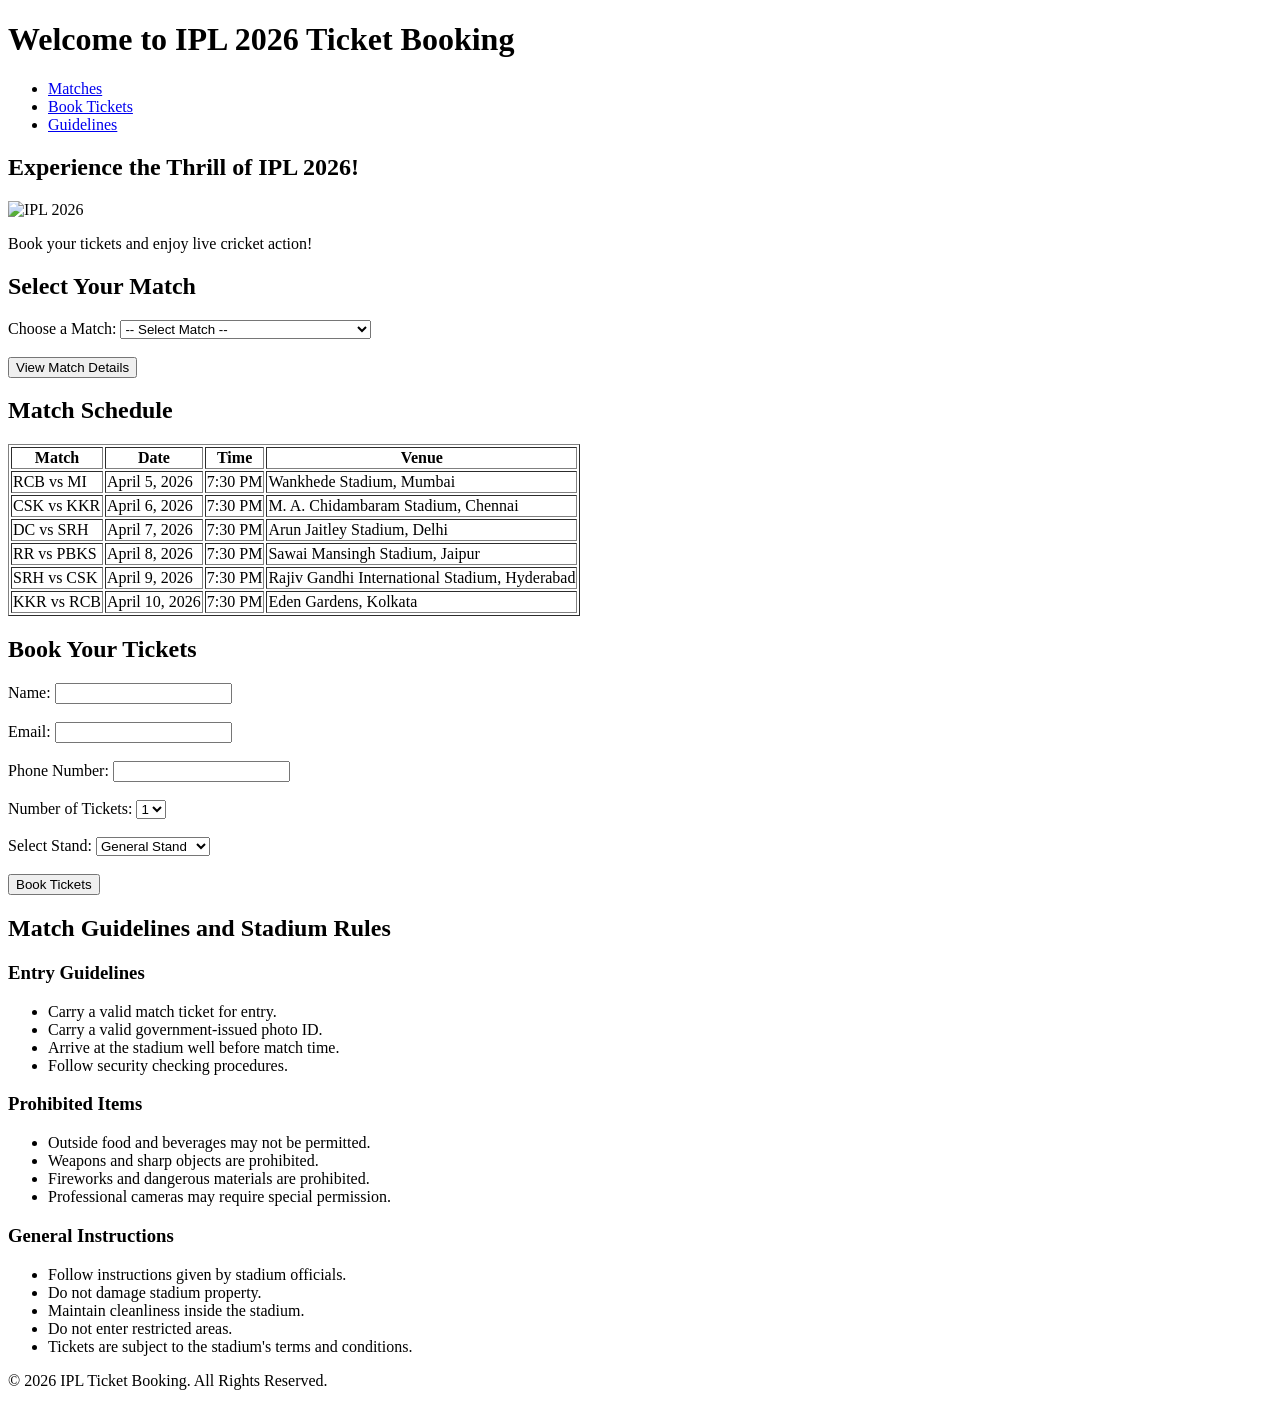
==== index.html @ d3717621 "Initial HTML project upload" ====
<!DOCTYPE html>
<html lang="en">
<head>
    <meta charset="UTF-8">
    <meta name="viewport" content="width=device-width, initial-scale=1.0">
    <title>IPL 2026 Ticket Booking</title>
</head>

<body>

<header>
    <h1>Welcome to IPL 2026 Ticket Booking</h1>

    <nav>
        <ul>
            <li><a href="#matches">Matches</a></li>
            <li><a href="#booking">Book Tickets</a></li>
            <li><a href="#guidelines">Guidelines</a></li>
        </ul>
    </nav>
</header>

<main>

    <section>
        <h2>Experience the Thrill of IPL 2026!</h2>
        <img src="images/ipl20206.jpg" alt="IPL 2026" width="100%">
        <p>Book your tickets and enjoy live cricket action!</p>
    </section>

    <section id="matches">
        <h2>Select Your Match</h2>

        <form id="matchForm">

            <label for="match">Choose a Match:</label>

            <select id="match" name="match" required>
                <option value="">-- Select Match --</option>
                <option value="RCB vs MI">RCB vs Mumbai Indians</option>
                <option value="CSK vs KKR">CSK vs Kolkata Knight Riders</option>
                <option value="DC vs SRH">Delhi Capitals vs Sunrisers Hyderabad</option>
                <option value="RR vs PBKS">Rajasthan Royals vs Punjab Kings</option>
                <option value="SRH vs CSK">Sunrisers Hyderabad vs CSK</option>
                <option value="KKR vs RCB">KKR vs RCB</option>
            </select>

            <br><br>

            <button type="button" onclick="showMatch()">
                View Match Details
            </button>

        </form>

        <p id="matchDetails"></p>

    </section>

    <section>
        <h2>Match Schedule</h2>

        <table border="1">
            <tr>
                <th>Match</th>
                <th>Date</th>
                <th>Time</th>
                <th>Venue</th>
            </tr>

            <tr>
                <td>RCB vs MI</td>
                <td>April 5, 2026</td>
                <td>7:30 PM</td>
                <td>Wankhede Stadium, Mumbai</td>
            </tr>

            <tr>
                <td>CSK vs KKR</td>
                <td>April 6, 2026</td>
                <td>7:30 PM</td>
                <td>M. A. Chidambaram Stadium, Chennai</td>
            </tr>

            <tr>
                <td>DC vs SRH</td>
                <td>April 7, 2026</td>
                <td>7:30 PM</td>
                <td>Arun Jaitley Stadium, Delhi</td>
            </tr>

            <tr>
                <td>RR vs PBKS</td>
                <td>April 8, 2026</td>
                <td>7:30 PM</td>
                <td>Sawai Mansingh Stadium, Jaipur</td>
            </tr>

            <tr>
                <td>SRH vs CSK</td>
                <td>April 9, 2026</td>
                <td>7:30 PM</td>
                <td>Rajiv Gandhi International Stadium, Hyderabad</td>
            </tr>

            <tr>
                <td>KKR vs RCB</td>
                <td>April 10, 2026</td>
                <td>7:30 PM</td>
                <td>Eden Gardens, Kolkata</td>
            </tr>
        </table>
    </section>

    <!-- Ticket Booking Form -->
    <section id="booking">
        <h2>Book Your Tickets</h2>

        <form>
            <label for="name">Name:</label>
            <input type="text" id="name" name="name" required>

            <br><br>

            <label for="email">Email:</label>
            <input type="email" id="email" name="email" required>

            <br><br>

            <label for="phone">Phone Number:</label>
            <input type="tel" id="phone" name="phone" required>

            <br><br>

            <label for="ticket">Number of Tickets:</label>
            <select id="ticket" name="ticket">
                <option value="1">1</option>
                <option value="2">2</option>
                <option value="3">3</option>
                <option value="4">4</option>
                <option value="5">5</option>
            </select>

            <br><br>

            <label for="stand">Select Stand:</label>
            <select id="stand" name="stand">
                <option>General Stand</option>
                <option>Premium Stand</option>
                <option>VIP Stand</option>
            </select>

            <br><br>

            <button type="submit">Book Tickets</button>
        </form>
    </section>

    <section id="guidelines">
        <h2>Match Guidelines and Stadium Rules</h2>

        <h3>Entry Guidelines</h3>
        <ul>
            <li>Carry a valid match ticket for entry.</li>
            <li>Carry a valid government-issued photo ID.</li>
            <li>Arrive at the stadium well before match time.</li>
            <li>Follow security checking procedures.</li>
        </ul>

        <h3>Prohibited Items</h3>
        <ul>
            <li>Outside food and beverages may not be permitted.</li>
            <li>Weapons and sharp objects are prohibited.</li>
            <li>Fireworks and dangerous materials are prohibited.</li>
            <li>Professional cameras may require special permission.</li>
        </ul>

        <h3>General Instructions</h3>
        <ul>
            <li>Follow instructions given by stadium officials.</li>
            <li>Do not damage stadium property.</li>
            <li>Maintain cleanliness inside the stadium.</li>
            <li>Do not enter restricted areas.</li>
            <li>Tickets are subject to the stadium's terms and conditions.</li>
        </ul>

    </section>

</main>

<footer>
    <p>&copy; 2026 IPL Ticket Booking. All Rights Reserved.</p>
</footer>



</script>

</body>
</html>
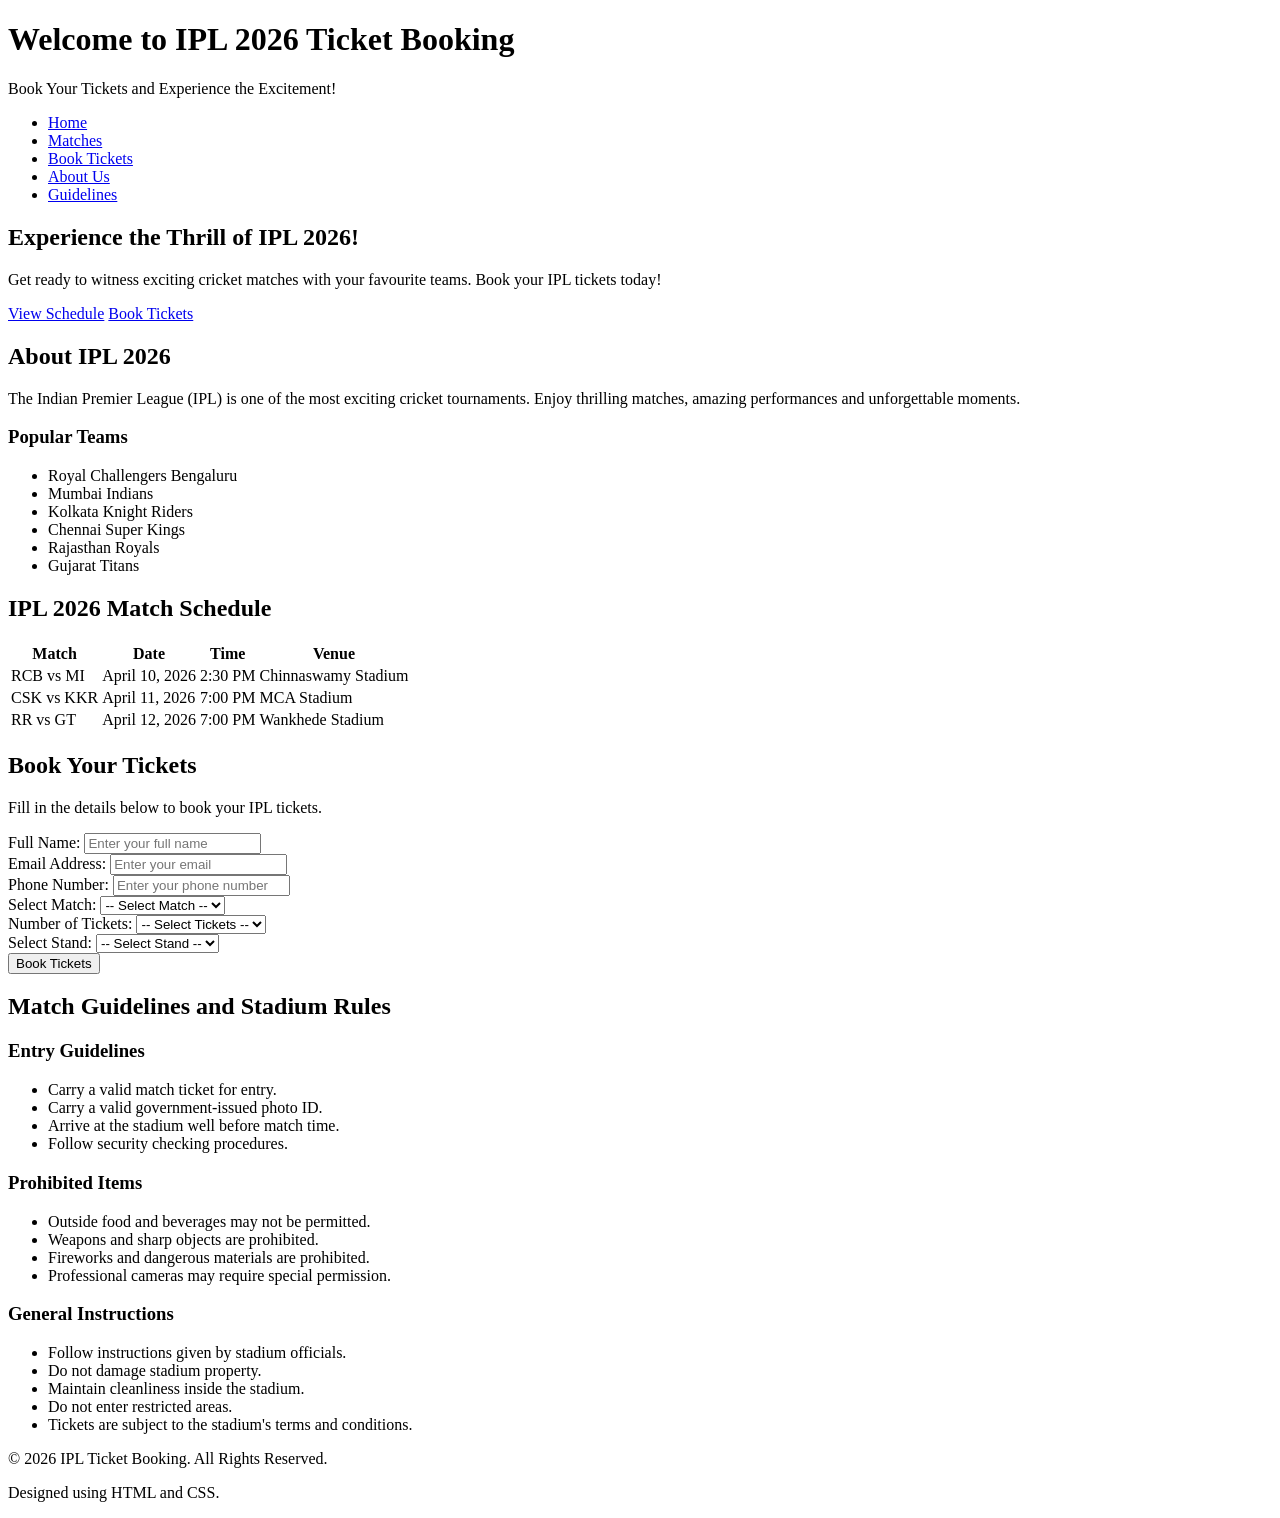
==== commit fe8c2c1e: "Completed IPL 2026 Ticket Booking Activities 1 and 2" ====
--- a/index.html
+++ b/index.html
@@ -1,200 +1,224 @@
 <!DOCTYPE html>
 <html lang="en">
+
 <head>
     <meta charset="UTF-8">
     <meta name="viewport" content="width=device-width, initial-scale=1.0">
-    <title>IPL 2026 Ticket Booking</title>
+    <title>HOME | IPL 2026 Ticket Booking</title>
+    <link rel="stylesheet" href="css/styles.css">
 </head>
 
 <body>
 
-<header>
-    <h1>Welcome to IPL 2026 Ticket Booking</h1>
+    <header>
+        <h1>Welcome to IPL 2026 Ticket Booking</h1>
+        <p>Book Your Tickets and Experience the Excitement!</p>
+    </header>
 
     <nav>
         <ul>
+            <li><a href="#home">Home</a></li>
             <li><a href="#matches">Matches</a></li>
             <li><a href="#booking">Book Tickets</a></li>
+            <li><a href="#about">About Us</a></li>
             <li><a href="#guidelines">Guidelines</a></li>
         </ul>
     </nav>
-</header>
-
-<main>
-
-    <section>
-        <h2>Experience the Thrill of IPL 2026!</h2>
-        <img src="images/ipl20206.jpg" alt="IPL 2026" width="100%">
-        <p>Book your tickets and enjoy live cricket action!</p>
-    </section>
-
-    <section id="matches">
-        <h2>Select Your Match</h2>
-
-        <form id="matchForm">
-
-            <label for="match">Choose a Match:</label>
-
-            <select id="match" name="match" required>
-                <option value="">-- Select Match --</option>
-                <option value="RCB vs MI">RCB vs Mumbai Indians</option>
-                <option value="CSK vs KKR">CSK vs Kolkata Knight Riders</option>
-                <option value="DC vs SRH">Delhi Capitals vs Sunrisers Hyderabad</option>
-                <option value="RR vs PBKS">Rajasthan Royals vs Punjab Kings</option>
-                <option value="SRH vs CSK">Sunrisers Hyderabad vs CSK</option>
-                <option value="KKR vs RCB">KKR vs RCB</option>
-            </select>
-
-            <br><br>
-
-            <button type="button" onclick="showMatch()">
-                View Match Details
-            </button>
-
-        </form>
-
-        <p id="matchDetails"></p>
-
-    </section>
-
-    <section>
-        <h2>Match Schedule</h2>
-
-        <table border="1">
-            <tr>
-                <th>Match</th>
-                <th>Date</th>
-                <th>Time</th>
-                <th>Venue</th>
-            </tr>
-
-            <tr>
-                <td>RCB vs MI</td>
-                <td>April 5, 2026</td>
-                <td>7:30 PM</td>
-                <td>Wankhede Stadium, Mumbai</td>
-            </tr>
-
-            <tr>
-                <td>CSK vs KKR</td>
-                <td>April 6, 2026</td>
-                <td>7:30 PM</td>
-                <td>M. A. Chidambaram Stadium, Chennai</td>
-            </tr>
-
-            <tr>
-                <td>DC vs SRH</td>
-                <td>April 7, 2026</td>
-                <td>7:30 PM</td>
-                <td>Arun Jaitley Stadium, Delhi</td>
-            </tr>
-
-            <tr>
-                <td>RR vs PBKS</td>
-                <td>April 8, 2026</td>
-                <td>7:30 PM</td>
-                <td>Sawai Mansingh Stadium, Jaipur</td>
-            </tr>
-
-            <tr>
-                <td>SRH vs CSK</td>
-                <td>April 9, 2026</td>
-                <td>7:30 PM</td>
-                <td>Rajiv Gandhi International Stadium, Hyderabad</td>
-            </tr>
-
-            <tr>
-                <td>KKR vs RCB</td>
-                <td>April 10, 2026</td>
-                <td>7:30 PM</td>
-                <td>Eden Gardens, Kolkata</td>
-            </tr>
-        </table>
-    </section>
-
-    <!-- Ticket Booking Form -->
-    <section id="booking">
-        <h2>Book Your Tickets</h2>
-
-        <form>
-            <label for="name">Name:</label>
-            <input type="text" id="name" name="name" required>
-
-            <br><br>
-
-            <label for="email">Email:</label>
-            <input type="email" id="email" name="email" required>
-
-            <br><br>
-
-            <label for="phone">Phone Number:</label>
-            <input type="tel" id="phone" name="phone" required>
-
-            <br><br>
-
-            <label for="ticket">Number of Tickets:</label>
-            <select id="ticket" name="ticket">
-                <option value="1">1</option>
-                <option value="2">2</option>
-                <option value="3">3</option>
-                <option value="4">4</option>
-                <option value="5">5</option>
-            </select>
-
-            <br><br>
-
-            <label for="stand">Select Stand:</label>
-            <select id="stand" name="stand">
-                <option>General Stand</option>
-                <option>Premium Stand</option>
-                <option>VIP Stand</option>
-            </select>
-
-            <br><br>
-
-            <button type="submit">Book Tickets</button>
-        </form>
-    </section>
-
-    <section id="guidelines">
-        <h2>Match Guidelines and Stadium Rules</h2>
-
-        <h3>Entry Guidelines</h3>
-        <ul>
-            <li>Carry a valid match ticket for entry.</li>
-            <li>Carry a valid government-issued photo ID.</li>
-            <li>Arrive at the stadium well before match time.</li>
-            <li>Follow security checking procedures.</li>
-        </ul>
-
-        <h3>Prohibited Items</h3>
-        <ul>
-            <li>Outside food and beverages may not be permitted.</li>
-            <li>Weapons and sharp objects are prohibited.</li>
-            <li>Fireworks and dangerous materials are prohibited.</li>
-            <li>Professional cameras may require special permission.</li>
-        </ul>
-
-        <h3>General Instructions</h3>
-        <ul>
-            <li>Follow instructions given by stadium officials.</li>
-            <li>Do not damage stadium property.</li>
-            <li>Maintain cleanliness inside the stadium.</li>
-            <li>Do not enter restricted areas.</li>
-            <li>Tickets are subject to the stadium's terms and conditions.</li>
-        </ul>
-
-    </section>
-
-</main>
-
-<footer>
-    <p>&copy; 2026 IPL Ticket Booking. All Rights Reserved.</p>
-</footer>
-
-
-
-</script>
+
+    <main>
+
+        <section id="home" class="hero">
+            <div class="hero-content">
+                <h2>Experience the Thrill of IPL 2026!</h2>
+
+                <p>
+                    Get ready to witness exciting cricket matches
+                    with your favourite teams.
+                    Book your IPL tickets today!
+                </p>
+
+                <a href="#matches" class="btn">View Schedule</a>
+                <a href="#booking" class="btn">Book Tickets</a>
+            </div>
+        </section>
+
+        <section id="about">
+            <h2>About IPL 2026</h2>
+
+            <p>
+                The Indian Premier League (IPL) is one of the most
+                exciting cricket tournaments. Enjoy thrilling matches,
+                amazing performances and unforgettable moments.
+            </p>
+
+            <h3>Popular Teams</h3>
+
+            <ul class="team-list">
+                <li>Royal Challengers Bengaluru</li>
+                <li>Mumbai Indians</li>
+                <li>Kolkata Knight Riders</li>
+                <li>Chennai Super Kings</li>
+                <li>Rajasthan Royals</li>
+                <li>Gujarat Titans</li>
+            </ul>
+        </section>
+
+        <section id="matches">
+            <h2>IPL 2026 Match Schedule</h2>
+
+            <div class="table-container">
+                <table>
+                    <thead>
+                        <tr>
+                            <th>Match</th>
+                            <th>Date</th>
+                            <th>Time</th>
+                            <th>Venue</th>
+                        </tr>
+                    </thead>
+
+                    <tbody>
+                        <tr>
+                            <td>RCB vs MI</td>
+                            <td>April 10, 2026</td>
+                            <td>2:30 PM</td>
+                            <td>Chinnaswamy Stadium</td>
+                        </tr>
+
+                        <tr>
+                            <td>CSK vs KKR</td>
+                            <td>April 11, 2026</td>
+                            <td>7:00 PM</td>
+                            <td>MCA Stadium</td>
+                        </tr>
+
+                        <tr>
+                            <td>RR vs GT</td>
+                            <td>April 12, 2026</td>
+                            <td>7:00 PM</td>
+                            <td>Wankhede Stadium</td>
+                        </tr>
+                    </tbody>
+                </table>
+            </div>
+        </section>
+
+        <section id="booking">
+            <h2>Book Your Tickets</h2>
+
+            <p>Fill in the details below to book your IPL tickets.</p>
+
+            <form action="#" method="get">
+
+                <div class="form-group">
+                    <label for="name">Full Name:</label>
+                    <input
+                        type="text"
+                        id="name"
+                        name="name"
+                        placeholder="Enter your full name"
+                        required>
+                </div>
+
+                <div class="form-group">
+                    <label for="email">Email Address:</label>
+                    <input
+                        type="email"
+                        id="email"
+                        name="email"
+                        placeholder="Enter your email"
+                        required>
+                </div>
+
+                <div class="form-group">
+                    <label for="phone">Phone Number:</label>
+                    <input
+                        type="tel"
+                        id="phone"
+                        name="phone"
+                        placeholder="Enter your phone number"
+                        pattern="[0-9]{10}"
+                        maxlength="10"
+                        required>
+                </div>
+
+                <div class="form-group">
+                    <label for="match">Select Match:</label>
+                    <select id="match" name="match" required>
+                        <option value="">-- Select Match --</option>
+                        <option value="RCB vs MI">RCB vs MI</option>
+                        <option value="CSK vs KKR">CSK vs KKR</option>
+                        <option value="RR vs GT">RR vs GT</option>
+                    </select>
+                </div>
+
+                <div class="form-group">
+                    <label for="ticket">Number of Tickets:</label>
+                    <select id="ticket" name="ticket" required>
+                        <option value="">-- Select Tickets --</option>
+                        <option value="1">1</option>
+                        <option value="2">2</option>
+                        <option value="3">3</option>
+                        <option value="4">4</option>
+                        <option value="5">5</option>
+                    </select>
+                </div>
+
+                <div class="form-group">
+                    <label for="stand">Select Stand:</label>
+                    <select id="stand" name="stand" required>
+                        <option value="">-- Select Stand --</option>
+                        <option value="General Stand">General Stand</option>
+                        <option value="Premium Stand">Premium Stand</option>
+                        <option value="VIP Stand">VIP Stand</option>
+                    </select>
+                </div>
+
+                <button type="submit" class="book-btn">
+                    Book Tickets
+                </button>
+
+            </form>
+        </section>
+
+        <section id="guidelines">
+            <h2>Match Guidelines and Stadium Rules</h2>
+
+            <h3>Entry Guidelines</h3>
+
+            <ul>
+                <li>Carry a valid match ticket for entry.</li>
+                <li>Carry a valid government-issued photo ID.</li>
+                <li>Arrive at the stadium well before match time.</li>
+                <li>Follow security checking procedures.</li>
+            </ul>
+
+            <h3>Prohibited Items</h3>
+
+            <ul>
+                <li>Outside food and beverages may not be permitted.</li>
+                <li>Weapons and sharp objects are prohibited.</li>
+                <li>Fireworks and dangerous materials are prohibited.</li>
+                <li>Professional cameras may require special permission.</li>
+            </ul>
+
+            <h3>General Instructions</h3>
+
+            <ul>
+                <li>Follow instructions given by stadium officials.</li>
+                <li>Do not damage stadium property.</li>
+                <li>Maintain cleanliness inside the stadium.</li>
+                <li>Do not enter restricted areas.</li>
+                <li>Tickets are subject to the stadium's terms and conditions.</li>
+            </ul>
+        </section>
+
+    </main>
+
+    <footer>
+        <p>&copy; 2026 IPL Ticket Booking. All Rights Reserved.</p>
+        <p>Designed using HTML and CSS.</p>
+    </footer>
 
 </body>
 </html>
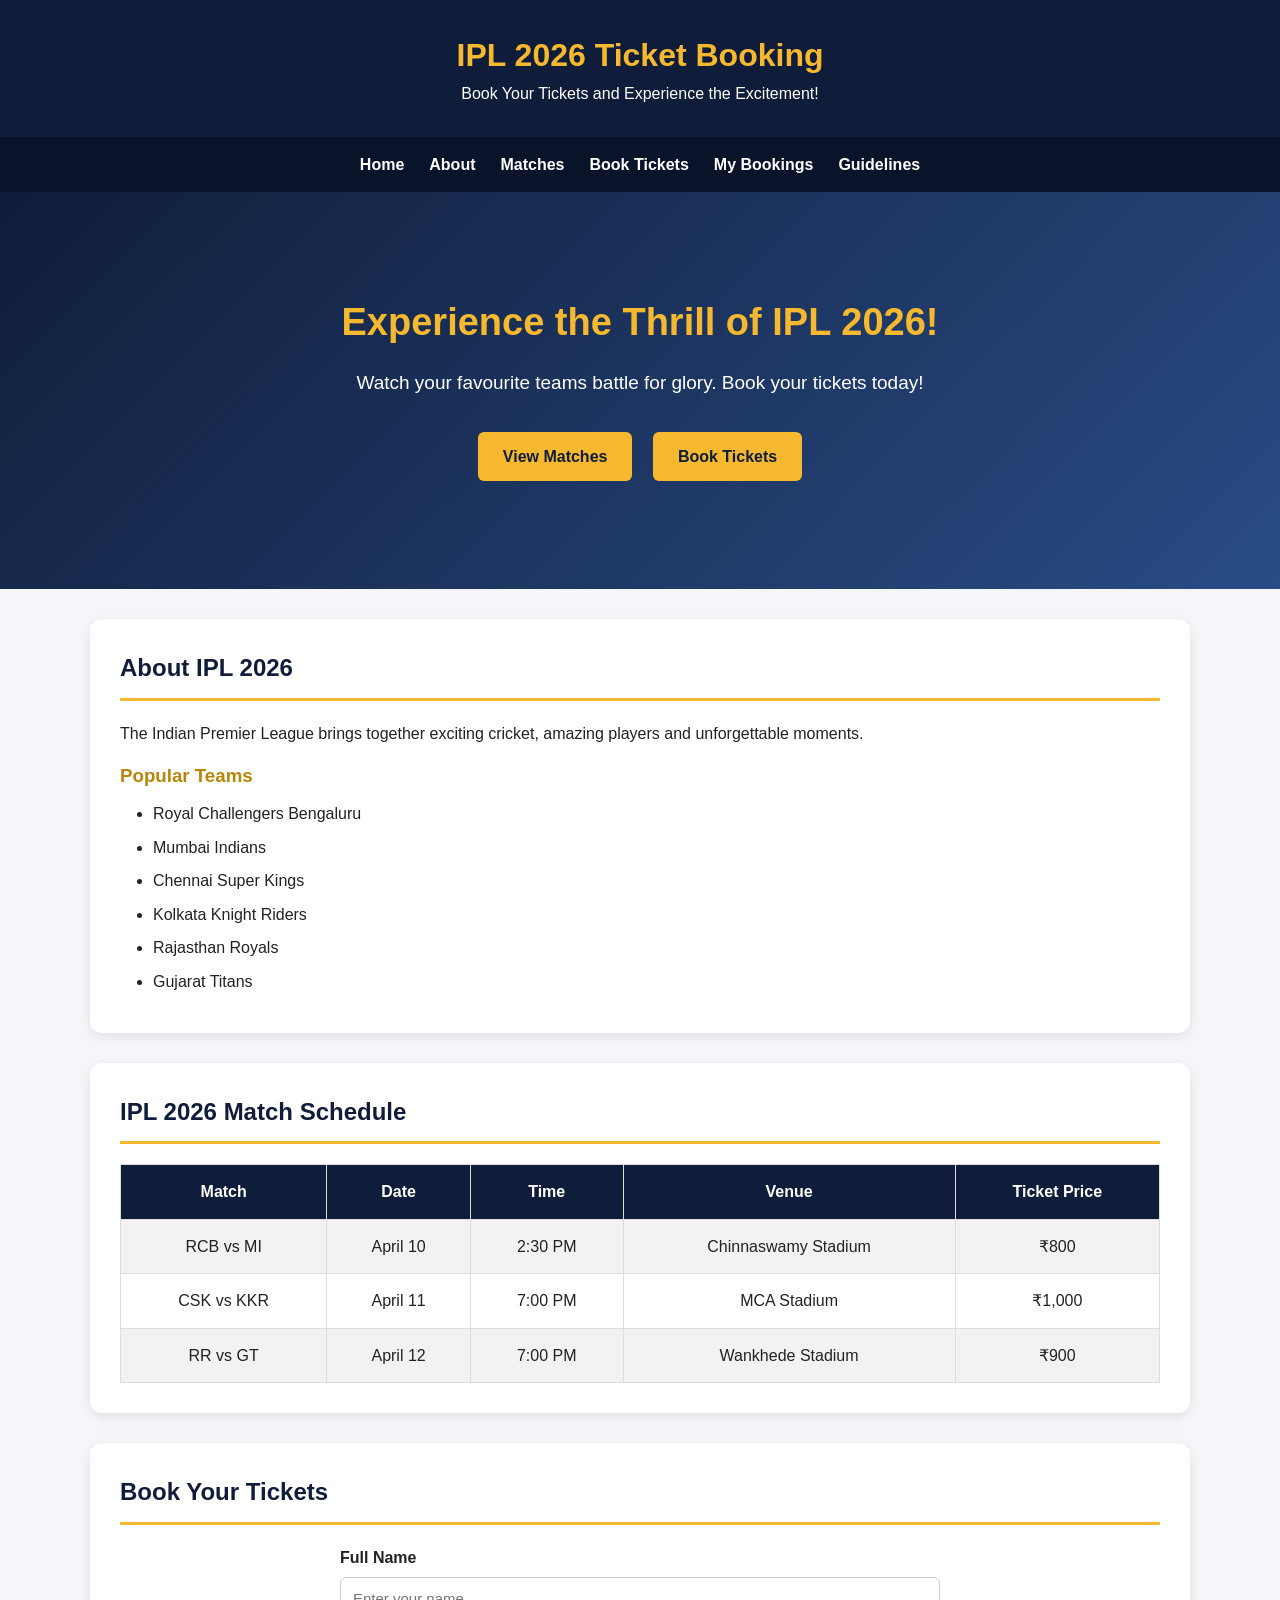
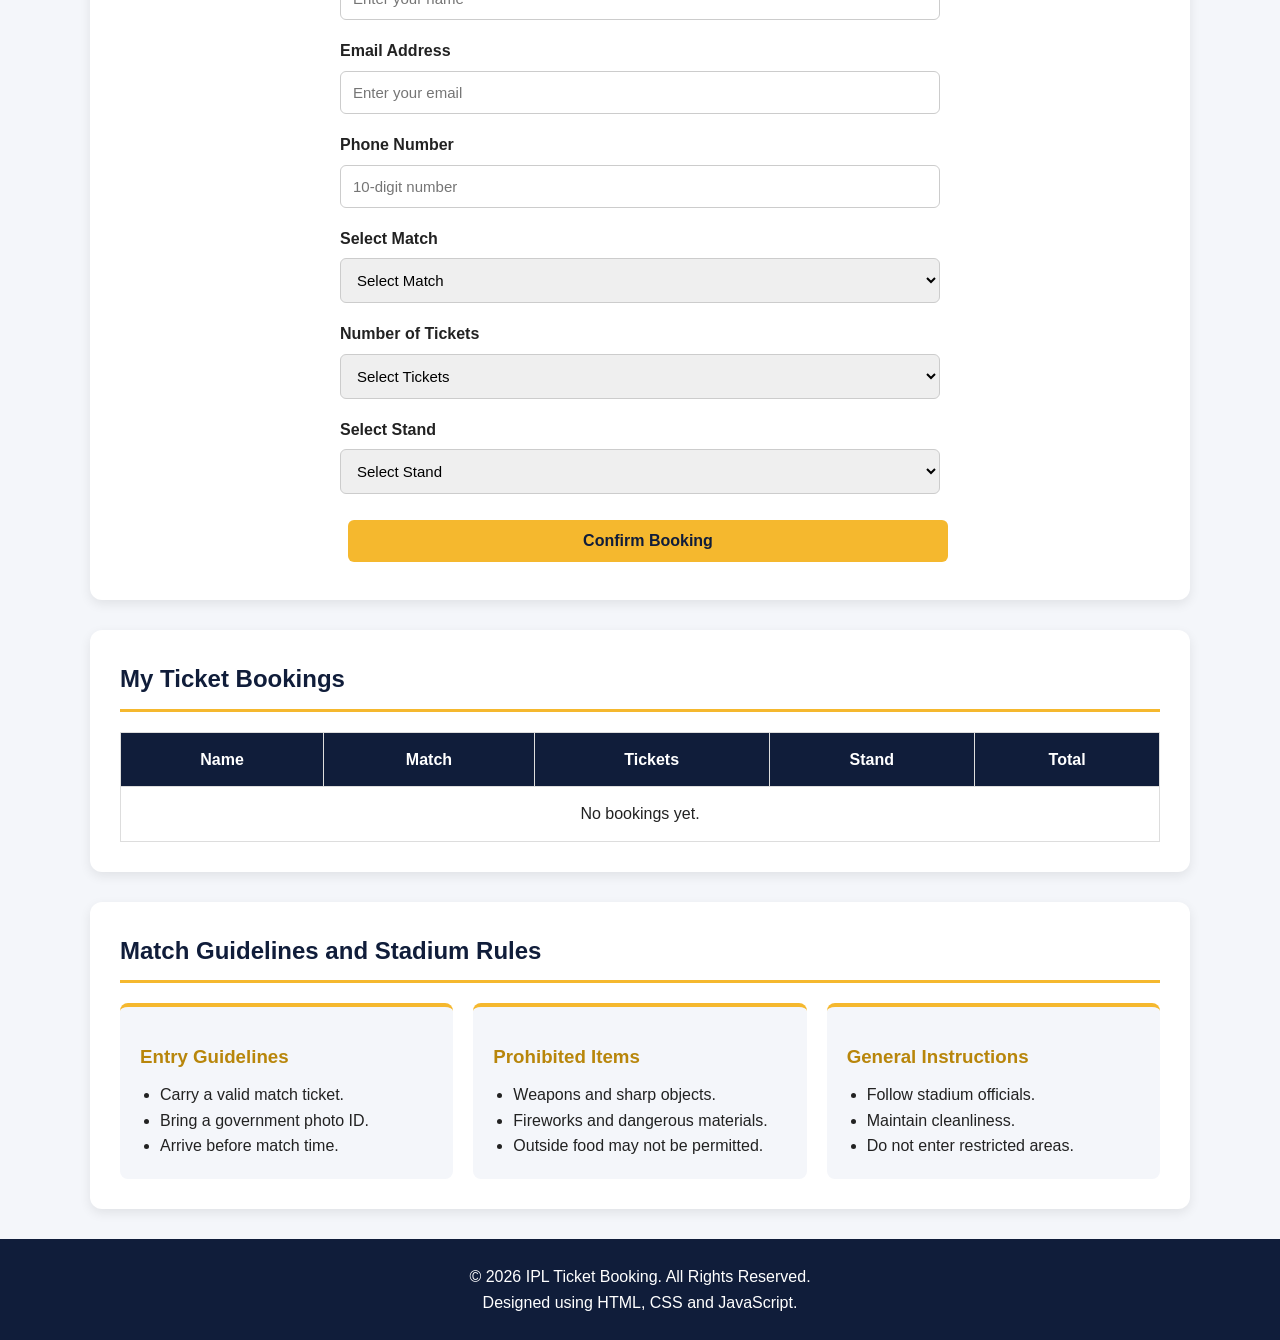
==== commit a901b1b7: "Updated IPL 2026 Ticket Booking Website" ====
--- a/index.html
+++ b/index.html
@@ -1,224 +1,477 @@
+
 <!DOCTYPE html>
 <html lang="en">
-
 <head>
     <meta charset="UTF-8">
     <meta name="viewport" content="width=device-width, initial-scale=1.0">
-    <title>HOME | IPL 2026 Ticket Booking</title>
-    <link rel="stylesheet" href="css/styles.css">
+    <title>IPL 2026 Ticket Booking</title>
+
+    <style>
+        * {
+            margin: 0;
+            padding: 0;
+            box-sizing: border-box;
+        }
+
+        html {
+            scroll-behavior: smooth;
+            scroll-padding-top: 75px;
+        }
+
+        body {
+            font-family: Arial, sans-serif;
+            background: #f4f6fa;
+            color: #222;
+            line-height: 1.6;
+        }
+
+        header {
+            background: #101d3a;
+            color: white;
+            text-align: center;
+            padding: 30px;
+        }
+
+        header h1 {
+            color: #f5b82e;
+            font-size: 32px;
+        }
+
+        nav {
+            background: #091329;
+            position: sticky;
+            top: 0;
+            z-index: 1000;
+            padding: 15px;
+        }
+
+        nav ul {
+            display: flex;
+            justify-content: center;
+            flex-wrap: wrap;
+            gap: 25px;
+            list-style: none;
+        }
+
+        nav a {
+            color: white;
+            text-decoration: none;
+            font-weight: bold;
+        }
+
+        nav a:hover {
+            color: #f5b82e;
+        }
+
+        .hero {
+            background: linear-gradient(135deg, #101d3a, #294c85);
+            color: white;
+            text-align: center;
+            padding: 100px 20px;
+        }
+
+        .hero h2 {
+            color: #f5b82e;
+            font-size: 38px;
+            margin-bottom: 15px;
+        }
+
+        .hero p {
+            font-size: 19px;
+            margin-bottom: 25px;
+        }
+
+        .btn, .book-btn {
+            display: inline-block;
+            background: #f5b82e;
+            color: #101d3a;
+            padding: 12px 25px;
+            margin: 8px;
+            border: none;
+            border-radius: 6px;
+            text-decoration: none;
+            font-weight: bold;
+            cursor: pointer;
+        }
+
+        .btn:hover, .book-btn:hover {
+            background: white;
+        }
+
+        section {
+            background: white;
+            width: 90%;
+            max-width: 1100px;
+            margin: 30px auto;
+            padding: 30px;
+            border-radius: 12px;
+            box-shadow: 0 4px 12px #00000015;
+        }
+
+        section h2 {
+            color: #101d3a;
+            border-bottom: 3px solid #f5b82e;
+            padding-bottom: 10px;
+            margin-bottom: 20px;
+        }
+
+        section h3 {
+            color: #b8860b;
+            margin: 15px 0 10px;
+        }
+
+        .team-list {
+            padding-left: 25px;
+        }
+
+        .team-list li {
+            margin: 8px;
+        }
+
+        .table-container {
+            overflow-x: auto;
+        }
+
+        table {
+            width: 100%;
+            border-collapse: collapse;
+            min-width: 550px;
+            text-align: center;
+        }
+
+        th {
+            background: #101d3a;
+            color: white;
+        }
+
+        th, td {
+            padding: 14px;
+            border: 1px solid #ddd;
+        }
+
+        tbody tr:nth-child(even) {
+            background: #f2f2f2;
+        }
+
+        tbody tr:hover {
+            background: #fff0c2;
+        }
+
+        form {
+            max-width: 600px;
+            margin: auto;
+        }
+
+        .form-group {
+            margin-bottom: 18px;
+        }
+
+        label {
+            display: block;
+            font-weight: bold;
+            margin-bottom: 7px;
+        }
+
+        input, select {
+            width: 100%;
+            padding: 12px;
+            border: 1px solid #ccc;
+            border-radius: 6px;
+            font-size: 15px;
+        }
+
+        input:focus, select:focus {
+            outline: 2px solid #f5b82e;
+        }
+
+        .book-btn {
+            width: 100%;
+            font-size: 16px;
+        }
+
+        .summary {
+            background: #fff5d8;
+            border-left: 5px solid #f5b82e;
+            padding: 20px;
+            margin-top: 20px;
+            border-radius: 6px;
+        }
+
+        .guideline-cards {
+            display: grid;
+            grid-template-columns: repeat(3, 1fr);
+            gap: 20px;
+        }
+
+        .card {
+            background: #f4f6fa;
+            padding: 20px;
+            border-top: 4px solid #f5b82e;
+            border-radius: 8px;
+        }
+
+        .card ul {
+            padding-left: 20px;
+        }
+
+        footer {
+            background: #101d3a;
+            color: white;
+            text-align: center;
+            padding: 25px;
+        }
+
+        @media (max-width: 768px) {
+            nav ul {
+                gap: 12px;
+            }
+
+            .hero h2 {
+                font-size: 28px;
+            }
+
+            .guideline-cards {
+                grid-template-columns: 1fr;
+            }
+
+            section {
+                width: 95%;
+                padding: 20px;
+            }
+        }
+    </style>
 </head>
 
 <body>
 
-    <header>
-        <h1>Welcome to IPL 2026 Ticket Booking</h1>
-        <p>Book Your Tickets and Experience the Excitement!</p>
-    </header>
-
-    <nav>
-        <ul>
-            <li><a href="#home">Home</a></li>
-            <li><a href="#matches">Matches</a></li>
-            <li><a href="#booking">Book Tickets</a></li>
-            <li><a href="#about">About Us</a></li>
-            <li><a href="#guidelines">Guidelines</a></li>
-        </ul>
-    </nav>
-
-    <main>
-
-        <section id="home" class="hero">
-            <div class="hero-content">
-                <h2>Experience the Thrill of IPL 2026!</h2>
-
-                <p>
-                    Get ready to witness exciting cricket matches
-                    with your favourite teams.
-                    Book your IPL tickets today!
-                </p>
-
-                <a href="#matches" class="btn">View Schedule</a>
-                <a href="#booking" class="btn">Book Tickets</a>
-            </div>
-        </section>
-
-        <section id="about">
-            <h2>About IPL 2026</h2>
-
-            <p>
-                The Indian Premier League (IPL) is one of the most
-                exciting cricket tournaments. Enjoy thrilling matches,
-                amazing performances and unforgettable moments.
-            </p>
-
-            <h3>Popular Teams</h3>
-
-            <ul class="team-list">
-                <li>Royal Challengers Bengaluru</li>
-                <li>Mumbai Indians</li>
-                <li>Kolkata Knight Riders</li>
-                <li>Chennai Super Kings</li>
-                <li>Rajasthan Royals</li>
-                <li>Gujarat Titans</li>
+<header>
+    <h1>IPL 2026 Ticket Booking</h1>
+    <p>Book Your Tickets and Experience the Excitement!</p>
+</header>
+
+<nav>
+    <ul>
+        <li><a href="#home">Home</a></li>
+        <li><a href="#about">About</a></li>
+        <li><a href="#matches">Matches</a></li>
+        <li><a href="#booking">Book Tickets</a></li>
+        <li><a href="#mybookings">My Bookings</a></li>
+        <li><a href="#guidelines">Guidelines</a></li>
+    </ul>
+</nav>
+
+<div class="hero" id="home">
+    <h2>Experience the Thrill of IPL 2026!</h2>
+    <p>Watch your favourite teams battle for glory. Book your tickets today!</p>
+    <a href="#matches" class="btn">View Matches</a>
+    <a href="#booking" class="btn">Book Tickets</a>
+</div>
+
+<section id="about">
+    <h2>About IPL 2026</h2>
+    <p>The Indian Premier League brings together exciting cricket, amazing players and unforgettable moments.</p>
+
+    <h3>Popular Teams</h3>
+    <ul class="team-list">
+        <li>Royal Challengers Bengaluru</li>
+        <li>Mumbai Indians</li>
+        <li>Chennai Super Kings</li>
+        <li>Kolkata Knight Riders</li>
+        <li>Rajasthan Royals</li>
+        <li>Gujarat Titans</li>
+    </ul>
+</section>
+
+<section id="matches">
+    <h2>IPL 2026 Match Schedule</h2>
+
+    <div class="table-container">
+        <table>
+            <tr>
+                <th>Match</th>
+                <th>Date</th>
+                <th>Time</th>
+                <th>Venue</th>
+                <th>Ticket Price</th>
+            </tr>
+            <tr>
+                <td>RCB vs MI</td>
+                <td>April 10</td>
+                <td>2:30 PM</td>
+                <td>Chinnaswamy Stadium</td>
+                <td>₹800</td>
+            </tr>
+            <tr>
+                <td>CSK vs KKR</td>
+                <td>April 11</td>
+                <td>7:00 PM</td>
+                <td>MCA Stadium</td>
+                <td>₹1,000</td>
+            </tr>
+            <tr>
+                <td>RR vs GT</td>
+                <td>April 12</td>
+                <td>7:00 PM</td>
+                <td>Wankhede Stadium</td>
+                <td>₹900</td>
+            </tr>
+        </table>
+    </div>
+</section>
+
+<section id="booking">
+    <h2>Book Your Tickets</h2>
+
+    <form id="bookingForm">
+        <div class="form-group">
+            <label>Full Name</label>
+            <input type="text" id="name" required placeholder="Enter your name">
+        </div>
+
+        <div class="form-group">
+            <label>Email Address</label>
+            <input type="email" id="email" required placeholder="Enter your email">
+        </div>
+
+        <div class="form-group">
+            <label>Phone Number</label>
+            <input type="tel" id="phone" pattern="[0-9]{10}" maxlength="10" required placeholder="10-digit number">
+        </div>
+
+        <div class="form-group">
+            <label>Select Match</label>
+            <select id="match" required>
+                <option value="">Select Match</option>
+                <option>RCB vs MI</option>
+                <option>CSK vs KKR</option>
+                <option>RR vs GT</option>
+            </select>
+        </div>
+
+        <div class="form-group">
+            <label>Number of Tickets</label>
+            <select id="tickets" required>
+                <option value="">Select Tickets</option>
+                <option value="1">1</option>
+                <option value="2">2</option>
+                <option value="3">3</option>
+                <option value="4">4</option>
+                <option value="5">5</option>
+            </select>
+        </div>
+
+        <div class="form-group">
+            <label>Select Stand</label>
+            <select id="stand" required>
+                <option value="">Select Stand</option>
+                <option value="800">General - ₹800</option>
+                <option value="1500">Premium - ₹1500</option>
+                <option value="3000">VIP - ₹3000</option>
+            </select>
+        </div>
+
+        <button type="submit" class="book-btn">Confirm Booking</button>
+    </form>
+
+    <div class="summary" id="summary" hidden>
+        <h3>Booking Summary</h3>
+        <p id="summaryText"></p>
+    </div>
+</section>
+
+<section id="mybookings">
+    <h2>My Ticket Bookings</h2>
+
+    <div class="table-container">
+        <table>
+            <thead>
+                <tr>
+                    <th>Name</th>
+                    <th>Match</th>
+                    <th>Tickets</th>
+                    <th>Stand</th>
+                    <th>Total</th>
+                </tr>
+            </thead>
+            <tbody id="bookingRecords">
+                <tr>
+                    <td colspan="5">No bookings yet.</td>
+                </tr>
+            </tbody>
+        </table>
+    </div>
+</section>
+
+<section id="guidelines">
+    <h2>Match Guidelines and Stadium Rules</h2>
+
+    <div class="guideline-cards">
+        <div class="card">
+            <h3>Entry Guidelines</h3>
+            <ul>
+                <li>Carry a valid match ticket.</li>
+                <li>Bring a government photo ID.</li>
+                <li>Arrive before match time.</li>
             </ul>
-        </section>
-
-        <section id="matches">
-            <h2>IPL 2026 Match Schedule</h2>
-
-            <div class="table-container">
-                <table>
-                    <thead>
-                        <tr>
-                            <th>Match</th>
-                            <th>Date</th>
-                            <th>Time</th>
-                            <th>Venue</th>
-                        </tr>
-                    </thead>
-
-                    <tbody>
-                        <tr>
-                            <td>RCB vs MI</td>
-                            <td>April 10, 2026</td>
-                            <td>2:30 PM</td>
-                            <td>Chinnaswamy Stadium</td>
-                        </tr>
-
-                        <tr>
-                            <td>CSK vs KKR</td>
-                            <td>April 11, 2026</td>
-                            <td>7:00 PM</td>
-                            <td>MCA Stadium</td>
-                        </tr>
-
-                        <tr>
-                            <td>RR vs GT</td>
-                            <td>April 12, 2026</td>
-                            <td>7:00 PM</td>
-                            <td>Wankhede Stadium</td>
-                        </tr>
-                    </tbody>
-                </table>
-            </div>
-        </section>
-
-        <section id="booking">
-            <h2>Book Your Tickets</h2>
-
-            <p>Fill in the details below to book your IPL tickets.</p>
-
-            <form action="#" method="get">
-
-                <div class="form-group">
-                    <label for="name">Full Name:</label>
-                    <input
-                        type="text"
-                        id="name"
-                        name="name"
-                        placeholder="Enter your full name"
-                        required>
-                </div>
-
-                <div class="form-group">
-                    <label for="email">Email Address:</label>
-                    <input
-                        type="email"
-                        id="email"
-                        name="email"
-                        placeholder="Enter your email"
-                        required>
-                </div>
-
-                <div class="form-group">
-                    <label for="phone">Phone Number:</label>
-                    <input
-                        type="tel"
-                        id="phone"
-                        name="phone"
-                        placeholder="Enter your phone number"
-                        pattern="[0-9]{10}"
-                        maxlength="10"
-                        required>
-                </div>
-
-                <div class="form-group">
-                    <label for="match">Select Match:</label>
-                    <select id="match" name="match" required>
-                        <option value="">-- Select Match --</option>
-                        <option value="RCB vs MI">RCB vs MI</option>
-                        <option value="CSK vs KKR">CSK vs KKR</option>
-                        <option value="RR vs GT">RR vs GT</option>
-                    </select>
-                </div>
-
-                <div class="form-group">
-                    <label for="ticket">Number of Tickets:</label>
-                    <select id="ticket" name="ticket" required>
-                        <option value="">-- Select Tickets --</option>
-                        <option value="1">1</option>
-                        <option value="2">2</option>
-                        <option value="3">3</option>
-                        <option value="4">4</option>
-                        <option value="5">5</option>
-                    </select>
-                </div>
-
-                <div class="form-group">
-                    <label for="stand">Select Stand:</label>
-                    <select id="stand" name="stand" required>
-                        <option value="">-- Select Stand --</option>
-                        <option value="General Stand">General Stand</option>
-                        <option value="Premium Stand">Premium Stand</option>
-                        <option value="VIP Stand">VIP Stand</option>
-                    </select>
-                </div>
-
-                <button type="submit" class="book-btn">
-                    Book Tickets
-                </button>
-
-            </form>
-        </section>
-
-        <section id="guidelines">
-            <h2>Match Guidelines and Stadium Rules</h2>
-
-            <h3>Entry Guidelines</h3>
-
+        </div>
+
+        <div class="card">
+            <h3>Prohibited Items</h3>
             <ul>
-                <li>Carry a valid match ticket for entry.</li>
-                <li>Carry a valid government-issued photo ID.</li>
-                <li>Arrive at the stadium well before match time.</li>
-                <li>Follow security checking procedures.</li>
+                <li>Weapons and sharp objects.</li>
+                <li>Fireworks and dangerous materials.</li>
+                <li>Outside food may not be permitted.</li>
             </ul>
-
-            <h3>Prohibited Items</h3>
-
+        </div>
+
+        <div class="card">
+            <h3>General Instructions</h3>
             <ul>
-                <li>Outside food and beverages may not be permitted.</li>
-                <li>Weapons and sharp objects are prohibited.</li>
-                <li>Fireworks and dangerous materials are prohibited.</li>
-                <li>Professional cameras may require special permission.</li>
+                <li>Follow stadium officials.</li>
+                <li>Maintain cleanliness.</li>
+                <li>Do not enter restricted areas.</li>
             </ul>
-
-            <h3>General Instructions</h3>
-
-            <ul>
-                <li>Follow instructions given by stadium officials.</li>
-                <li>Do not damage stadium property.</li>
-                <li>Maintain cleanliness inside the stadium.</li>
-                <li>Do not enter restricted areas.</li>
-                <li>Tickets are subject to the stadium's terms and conditions.</li>
-            </ul>
-        </section>
-
-    </main>
-
-    <footer>
-        <p>&copy; 2026 IPL Ticket Booking. All Rights Reserved.</p>
-        <p>Designed using HTML and CSS.</p>
-    </footer>
+        </div>
+    </div>
+</section>
+
+<footer>
+    <p>&copy; 2026 IPL Ticket Booking. All Rights Reserved.</p>
+    <p>Designed using HTML, CSS and JavaScript.</p>
+</footer>
+
+<script>
+    document.getElementById("bookingForm").addEventListener("submit", function(event) {
+        event.preventDefault();
+
+        let name = document.getElementById("name").value;
+        let match = document.getElementById("match").value;
+        let tickets = Number(document.getElementById("tickets").value);
+        let stand = document.getElementById("stand");
+        let standName = stand.options[stand.selectedIndex].text;
+        let total = tickets * Number(stand.value);
+
+        document.getElementById("summaryText").textContent =
+            name + " | " + match + " | " + tickets +
+            " ticket(s) | " + standName + " | Total: ₹" + total;
+
+        document.getElementById("summary").hidden = false;
+
+        let records = document.getElementById("bookingRecords");
+
+        if (records.textContent.includes("No bookings yet")) {
+            records.innerHTML = "";
+        }
+
+        let row = records.insertRow();
+
+        [name, match, tickets, standName, "₹" + total].forEach(function(value) {
+            row.insertCell().textContent = value;
+        });
+
+        this.reset();
+    });
+</script>
 
 </body>
-</html>+</html>
